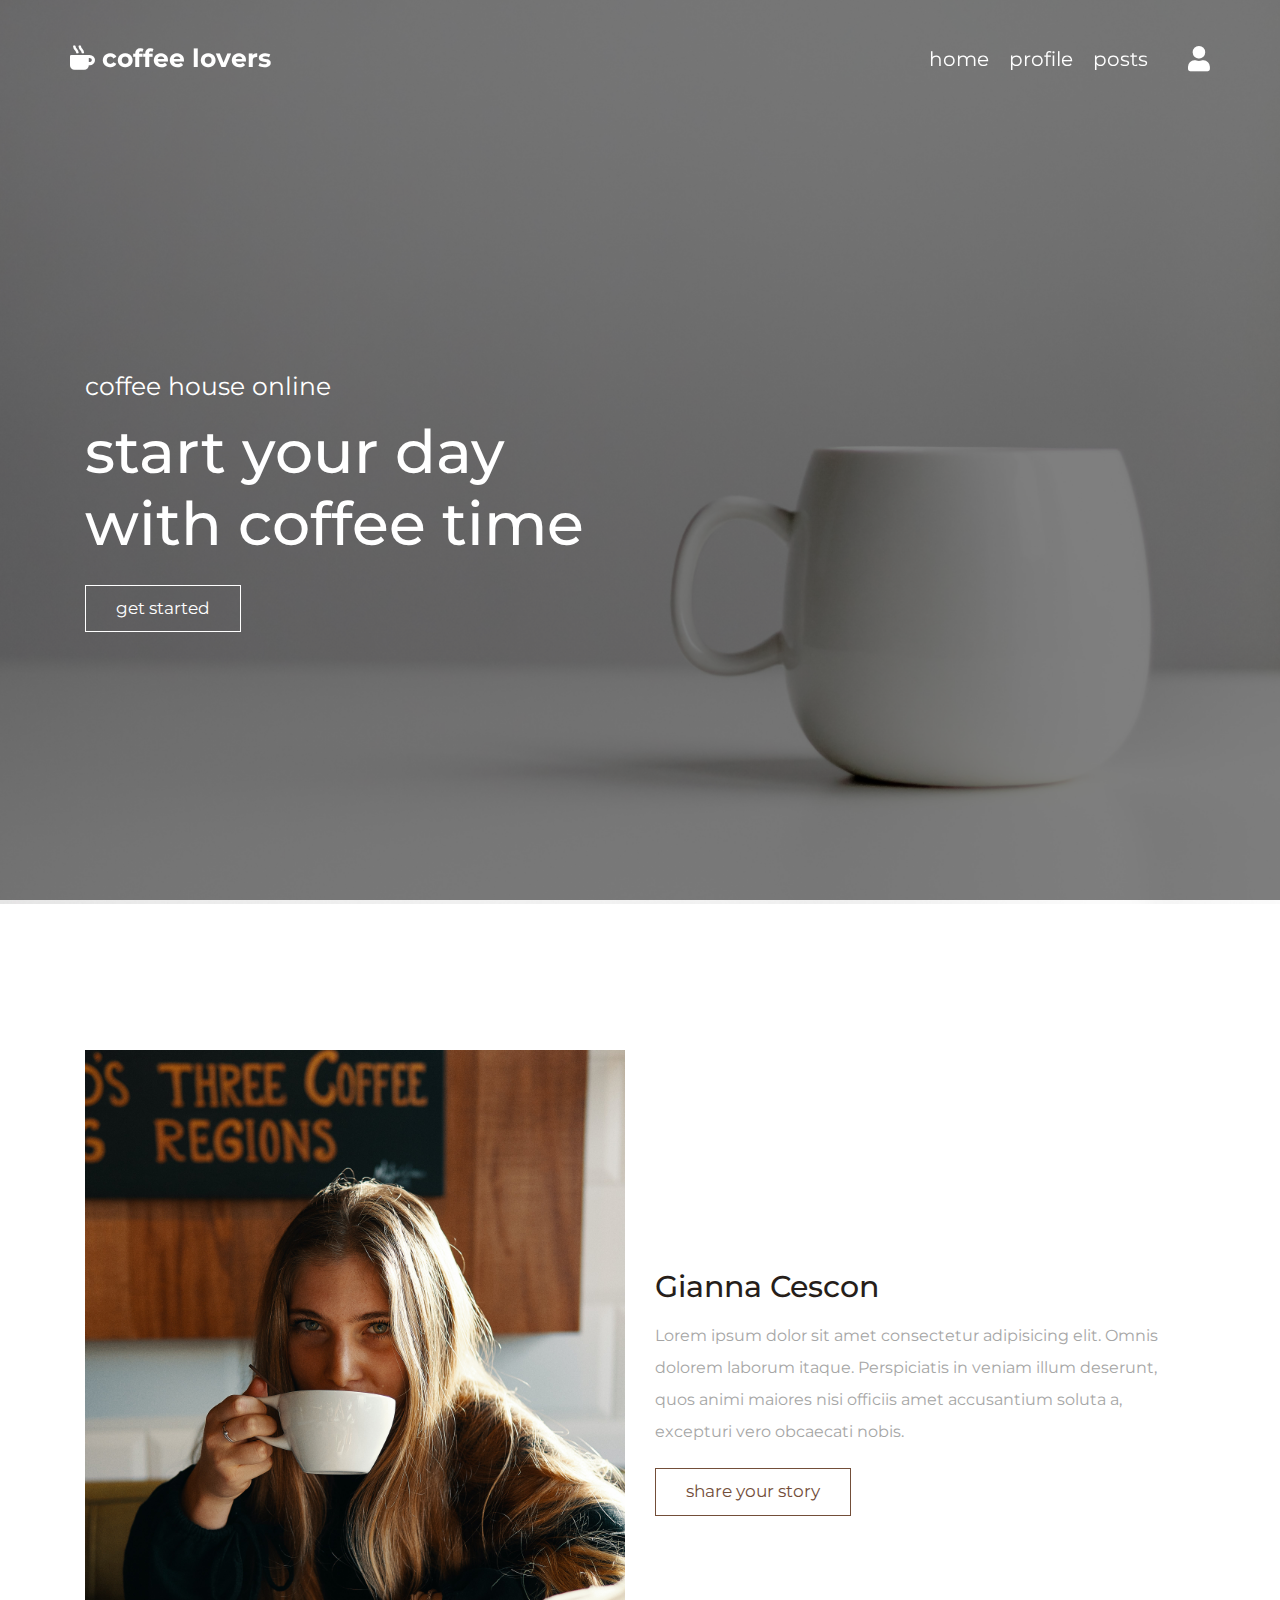
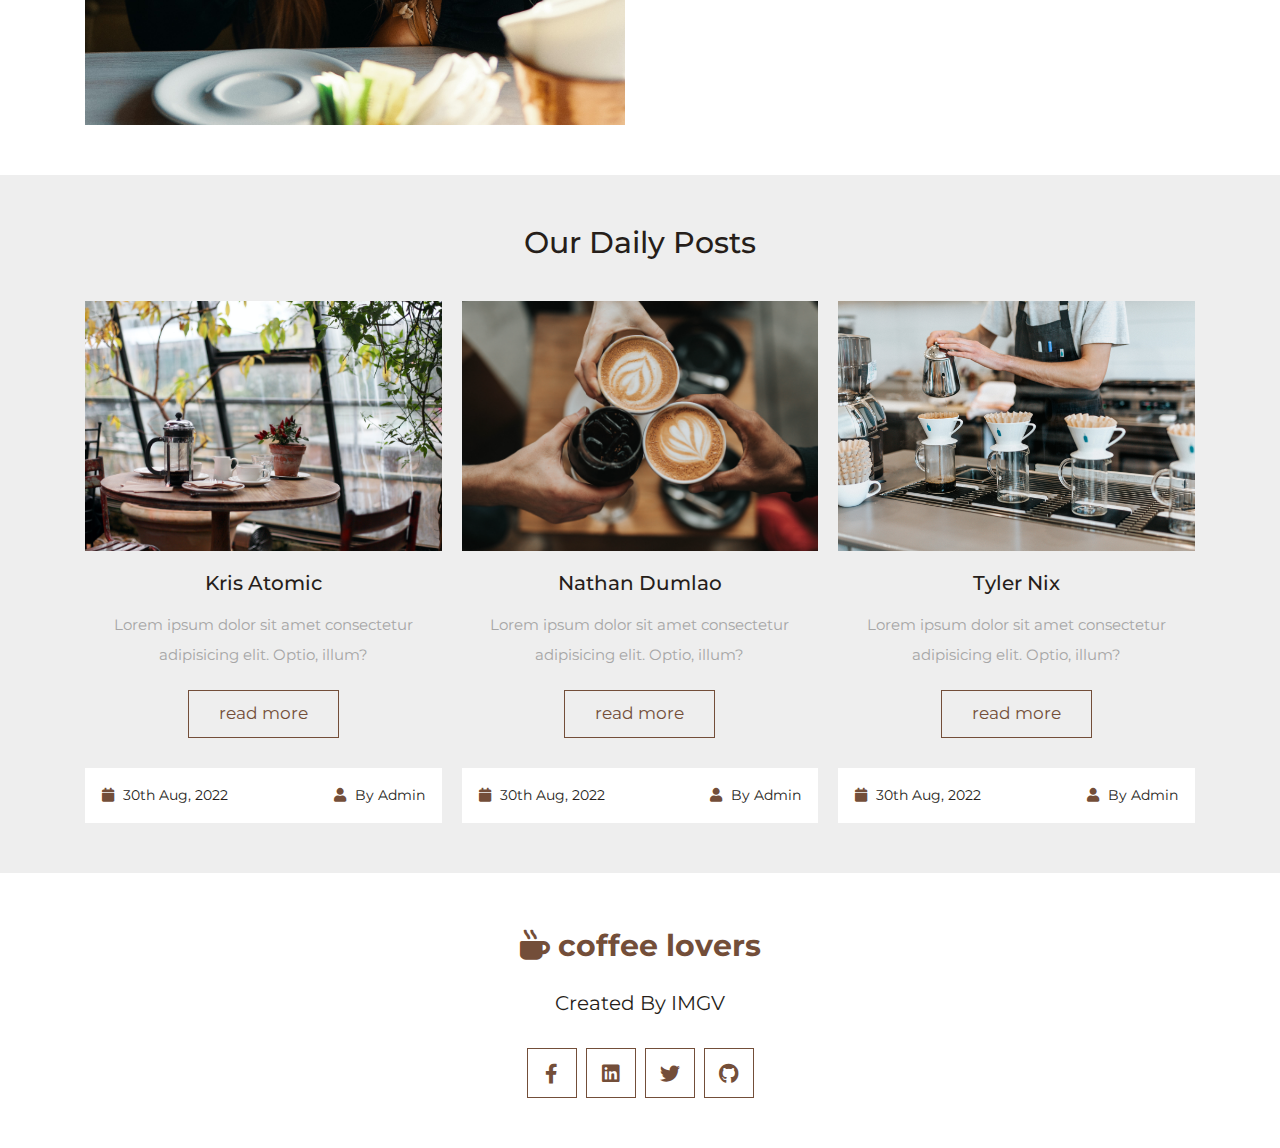
==== index.html @ 3ffa2fce "moving folders to main" ====
<!DOCTYPE html>
<html lang="en">
<head>
   <meta charset="UTF-8">
   <meta http-equiv="X-UA-Compatible" content="IE=edge">
   <meta name="viewport" content="width=device-width, initial-scale=1.0">
   <title>Coffee House Online</title>
   <link rel="icon" type="image/x-icon" <i class="fas fa-mug-hot"></i>
   <link rel="stylesheet" href="https://cdnjs.cloudflare.com/ajax/libs/font-awesome/5.15.4/css/all.min.css">
   <link rel="stylesheet" href="https://cdnjs.cloudflare.com/ajax/libs/bootstrap/4.6.1/css/bootstrap.min.css">
   <link rel="stylesheet" href="css/style.css">

</head>
<body>
   
<!-- header section starts     -->

<header class="header fixed-top">

   <div class="container">

      <div class="row align-items-center">

         <a href="#" class="logo mr-auto"> <i class="fas fa-mug-hot"></i> coffee lovers </a>

         <nav class="nav">
            <a href="#home">home</a>
            <a href="#profile">profile</a>
            <a href="#posts">posts</a>
         </nav>

         <div class="icons">
            <div id="menu-btn" class="fas fa-bars"></div>
            <div id="login-btn" class="fas fa-user"></div>

      </div>

   </div>

</header>

<div class="login-form">

   <form action="">
      <div id="close-login-form" class="fas fa-times"></div>
      <a href="#" class="logo mr-auto"> <i class="fas fa-mug-hot"></i> coffee lovers </a>
      <h3>welcome!</h3>
      <input type="email" name="" placeholder="enter your email" id="" class="box">
      <input type="password" name="" placeholder="enter your password" id="" class="box">
      <div class="flex">
         <input type="checkbox" name="" id="remember-me">
         <label for="remember-me">remember me</label>
         <a href="#">forgot password?</a>
      </div>
      <input type="submit" value="login now" class="link-btn">
      <p class="account">don't have an account? <a href="#">create one!</a></p>
   </form>

</div>


<section class="home" id="home">

   <div class="container">

      <div class="row align-items-center text-center text-md-left min-vh-100">
         <div class="col-md-6">
            <span>coffee house online</span>
            <h3>start your day with coffee time</h3>
            <a href="#" class="link-btn">get started</a>
         </div>
      </div>

   </div>

</section>



<section class="profile" id="profile">

   <div class="container">

      <div class="row align-items-center">
         <div class="col-md-6">
            <img src="./images/gian-cescon-GxQ13MXLTHQ-unsplash.jpg" class="w-100" alt="Gianna Cescon drinking coffee">
         </div>
         <div class="col-md-6">
            <h3 class="title">Gianna Cescon</h3>
            <p>Lorem ipsum dolor sit amet consectetur adipisicing elit. Omnis dolorem laborum itaque. Perspiciatis in veniam illum deserunt, quos animi maiores nisi officiis amet accusantium soluta a, excepturi vero obcaecati nobis.</p>
            <a href="#" class="link-btn">share your story</a>
            
         </div>
      </div>

   </div>

</section>


<section class="posts" id="posts">

   <h1 class="heading"> our daily posts </h1>

   <div class="box-container container">

      <div class="box">
         <div class="image">
            <img src="./images/kris-atomic-3b2tADGAWnU-unsplash.jpg" alt="">
         </div>
         <div class="content">
            <h3>kris atomic</h3>
            <p>Lorem ipsum dolor sit amet consectetur adipisicing elit. Optio, illum?</p>
            <a href="#" class="link-btn">read more</a>
         </div>
         <div class="icons">
            <span> <i class="fas fa-calendar"></i> 30th aug, 2022 </span>
            <span> <i class="fas fa-user"></i> by admin </span>
         </div>
      </div>

      <div class="box">
         <div class="image">
            <img src="./images/nathan-dumlao-6VhPY27jdps-unsplash.jpg" alt="">
         </div>
         <div class="content">
            <h3>nathan dumlao</h3>
            <p>Lorem ipsum dolor sit amet consectetur adipisicing elit. Optio, illum?</p>
            <a href="#" class="link-btn">read more</a>
         </div>
         <div class="icons">
            <span> <i class="fas fa-calendar"></i> 30th aug, 2022 </span>
            <span> <i class="fas fa-user"></i> by admin </span>
         </div>
      </div>

      <div class="box">
         <div class="image">
            <img src="./images/tyler-nix-2rZq49uGxLk-unsplash.jpg" alt="">
         </div>
         <div class="content">
            <h3>tyler nix</h3>
            <p>Lorem ipsum dolor sit amet consectetur adipisicing elit. Optio, illum?</p>
            <a href="#" class="link-btn">read more</a>
         </div>
         <div class="icons">
            <span> <i class="fas fa-calendar"></i> 30th aug, 2022 </span>
            <span> <i class="fas fa-user"></i> by admin </span>
         </div>
      </div>

   </div>

</section>


<section class="footer container">

   <a href="#" class="logo"> <i class="fas fa-mug-hot"></i> coffee lovers </a>

   <p class="credit"> created by <span>IMGV</span></p>

   <div class="share">
      <a href="#" class="fab fa-facebook-f"></a>
      <a href="#" class="fab fa-linkedin"></a>
      <a href="#" class="fab fa-twitter"></a>
      <a href="#" class="fab fa-github"></a>
   </div>
   
</section>


<script src="js/script.js"></script>

</body>
</html>
---- css/style.css ----
@import url("https://fonts.googleapis.com/css2?family=Montserrat:wght@100;200;300;400;500;600&display=swap");
* {
  font-family: 'Montserrat', sans-serif;
  margin: 0;
  padding: 0;
  -webkit-box-sizing: border-box;
          box-sizing: border-box;
  outline: none;
  border: none;
  text-decoration: none !important;
  -webkit-transition: all .2s linear;
  transition: all .2s linear;
}

html {
  font-size: 62.5%;
  overflow-x: hidden;
  scroll-behavior: smooth;
  scroll-padding-top: 6rem;
}

html::-webkit-scrollbar {
  width: 1rem;
}

html::-webkit-scrollbar-track {
  background: transparent;
}

html::-webkit-scrollbar-thumb {
  background: #734E39;
}

@-webkit-keyframes fadeIn {
  0% {
    -webkit-transform: translateY(-2rem);
            transform: translateY(-2rem);
    opacity: 0;
  }
}

@keyframes fadeIn {
  0% {
    -webkit-transform: translateY(-2rem);
            transform: translateY(-2rem);
    opacity: 0;
  }
}

section {
  padding: 5rem 1rem;
}

.link-btn {
  margin-top: 1rem;
  padding: 1rem 3rem;
  display: inline-block;
  border: 0.1rem solid #734E39;
  color: #734E39;
  background: none;
  cursor: pointer;
  font-size: 1.7rem;
}

.link-btn:hover {
  background: #734E39;
  color: #fff;
}

.heading {
  text-align: center;
  margin-bottom: 4rem;
  font-size: 3rem;
  text-transform: capitalize;
  color: #261E1A;
}

.header {
  z-index: 1000;
  padding: 4rem 0;
}

.header.active {
  padding: 2rem 0;
  background: #734E39;
}

.header .logo {
  font-size: 2.5rem;
  color: #fff;
  font-weight: bolder;
}

.header .nav a {
  font-size: 2rem;
  margin-right: 2rem;
  color: #fff;
}

.header .nav a:hover {
  text-decoration: underline;
}

.header .icons div {
  font-size: 2.5rem;
  color: #fff;
  margin-left: 2rem;
  cursor: pointer;
}

.header #menu-btn {
  display: none;
}

.login-form {
  position: fixed;
  top: 0;
  left: 0;
  z-index: 1100;
  height: 100%;
  width: 100%;
  background: rgba(0, 0, 0, 0.8);
  display: none;
  -webkit-box-align: center;
      -ms-flex-align: center;
          align-items: center;
  -webkit-box-pack: center;
      -ms-flex-pack: center;
          justify-content: center;
  padding: 2rem;
}

.login-form.active {
  display: -webkit-box;
  display: -ms-flexbox;
  display: flex;
}

.login-form form {
  width: 50rem;
  padding: 4rem;
  background: #fff;
  text-align: center;
  position: relative;
  -webkit-animation: fadeIn .2s linear;
          animation: fadeIn .2s linear;
}

.login-form form #close-login-form {
  position: absolute;
  top: -4rem;
  right: 0;
  font-size: 3rem;
  cursor: pointer;
  color: #fff;
}

.login-form form #close-login-form:hover {
  -webkit-transform: rotate(90deg);
          transform: rotate(90deg);
}

.login-form form .logo {
  font-size: 2.5rem;
  color: #734E39;
  font-weight: bolder;
}

.login-form form h3 {
  padding: 1rem 0;
  font-size: 2rem;
  text-transform: capitalize;
  color: #261E1A;
  margin-top: 1rem;
}

.login-form form .box {
  width: 100%;
  padding: 1.2rem 1.4rem;
  border: 0.1rem solid #734E39;
  font-size: 1.6rem;
  margin: 1rem 0;
}

.login-form form .flex {
  display: -webkit-box;
  display: -ms-flexbox;
  display: flex;
  -webkit-box-align: center;
      -ms-flex-align: center;
          align-items: center;
  gap: .5rem;
  margin: 1rem 0;
}

.login-form form .flex label {
  font-size: 1.5rem;
  line-height: 2;
  color: #A6A6A6;
  margin-bottom: 0;
  cursor: pointer;
}

.login-form form .flex a {
  font-size: 1.5rem;
  color: #734E39;
  margin-left: auto;
}

.login-form form .flex a:hover {
  text-decoration: underline;
}

.login-form form .link-btn {
  width: 100%;
  margin-bottom: 2rem;
}

.login-form form .account {
  padding: 1.5rem .5rem;
  background: #eee;
  font-size: 1.5rem;
  line-height: 2;
  color: #A6A6A6;
  margin-bottom: 0;
}

.login-form form .account a {
  color: #734E39;
}

.login-form form .account a:hover {
  text-decoration: underline !important;
}

.home {
  background: -webkit-gradient(linear, left top, left bottom, from(rgba(0, 0, 0, 0.7)), to(rgba(0, 0, 0, 0.7))), url(../images/home-bg-NordwoodThemes.png) no-repeat;
  background: linear-gradient(rgba(0, 0, 0, 0.5), rgba(0, 0, 0, 0.5)), url(../images/home-bg-NordwoodThemes.png) no-repeat;
  background-size: cover;
  background-position: center;
  background-attachment: fixed;
}

.home span {
  font-size: 2.5rem;
  color: #fff;
}

.home h3 {
  padding: 1rem 0;
  font-size: 6rem;
  color: #fff;
}

.home .link-btn {
  color: #fff;
  border-color: #fff;
}

.profile span {
  font-size: 2.5rem;
  color: #734E39;
}

.profile .title {
  padding-top: 1rem;
  font-size: 3rem;
  text-transform: capitalize;
  color: #261E1A;
}

.profile p {
  padding: 1rem 0;
  font-size: 1.6rem;
  line-height: 2;
  color:#A6A6A6;
  margin-bottom: 0;
}


.posts {
  background: #eee;
}

.posts .box-container {
  display: -ms-grid;
  display: grid;
  -ms-grid-columns: (minmax(30rem, 1fr))[auto-fit];
      grid-template-columns: repeat(auto-fit, minmax(30rem, 1fr));
  gap: 2rem;
}

.posts .box-container .box:hover {
  -webkit-box-shadow: 0 0.5rem 1rem rgba(0, 0, 0, 0.1);
          box-shadow: 0 0.5rem 1rem rgba(0, 0, 0, 0.1);
  background: #fff;
}

.posts .box-container .box:hover .image {
  padding: 2rem;
}

.posts .box-container .box:hover .icons {
  border-top: 0.1rem solid #734E39;
}

.posts .box-container .box .image {
  height: 25rem;
  overflow: hidden;
}

.posts .box-container .box .image img {
  height: 100%;
  width: 100%;
  -o-object-fit: cover;
     object-fit: cover;
}

.posts .box-container .box .content {
  padding: 2rem;
  text-align: center;
}

.posts .box-container .box .content h3 {
  font-size: 2rem;
  text-transform: capitalize;
  color: #261E1A;
}

.posts .box-container .box .content p {
  padding: 1rem 0;
  font-size: 1.5rem;
  line-height: 2;
  color: #A6A6A6;
  margin-bottom: 0;
}

.posts .box-container .box .icons {
  padding: 1.7rem;
  background: #fff;
  display: -webkit-box;
  display: -ms-flexbox;
  display: flex;
  -webkit-box-align: center;
      -ms-flex-align: center;
          align-items: center;
  -webkit-box-pack: justify;
      -ms-flex-pack: justify;
          justify-content: space-between;
  margin-top: 1rem;
}

.posts .box-container .box .icons span {
  font-size: 1.4rem;
  text-transform: capitalize;
  color: #261E1A;
}

.posts .box-container .box .icons span i {
  padding-right: .5rem;
  color: #734E39;
}

.footer {
  text-align: center;
}

.footer .logo {
  font-size: 3rem;
  color: #734E39;
  font-weight: bolder;
}

.footer .credit {
  margin: 2rem 0;
  font-size: 2rem;
  text-transform: capitalize;
  color: #261E1A;
}

.footer .credit span {
  text-decoration: underline;
}

.footer .share {
  margin-top: 3rem;
}

.footer .share a {
  height: 5rem;
  width: 5rem;
  line-height: 5rem;
  font-size: 2rem;
  border: 0.1rem solid #734E39;
  color: #734E39;
  margin: 0 .3rem;
}

.footer .share a:hover {
  background: #734E39;
  color: #fff;
}

@media (max-width: 991px) {
  html {
    font-size: 55%;
    scroll-padding-top: 8rem;
  }
  .home h3 {
    font-size: 4rem;
  }
  section {
    padding: 3rem 0;
  }
}

@media (max-width: 768px) {
  .login-form form {
    padding: 3rem 2rem;
  }
  .login-form form h3 {
    font-size: 1.7rem;
  }
  .header {
    padding: 4rem 2rem;
  }
  .header.active {
    padding: 2rem;
  }
  .header #menu-btn {
    display: inline-block;
  }
  .header #menu-btn.fa-times {
    -webkit-transform: rotate(180deg);
            transform: rotate(180deg);
  }
  .header .nav {
    position: absolute;
    top: 99%;
    left: 0;
    right: 0;
    background: #fff;
    -webkit-box-orient: vertical;
    -webkit-box-direction: normal;
        -ms-flex-flow: column;
            flex-flow: column;
    padding: 1rem 0;
    -webkit-clip-path: polygon(0 0, 100% 0, 100% 0, 0 0);
            clip-path: polygon(0 0, 100% 0, 100% 0, 0 0);
  }
  .header .nav.active {
    -webkit-clip-path: polygon(0 0, 100% 0, 100% 100%, 0 100%);
            clip-path: polygon(0 0, 100% 0, 100% 100%, 0 100%);
  }
  .header .nav a {
    margin: 1rem 2rem;
    color: #261E1A;
  }
  
}

@media (max-width: 450px) {
  html {
    font-size: 50%;
  }
}
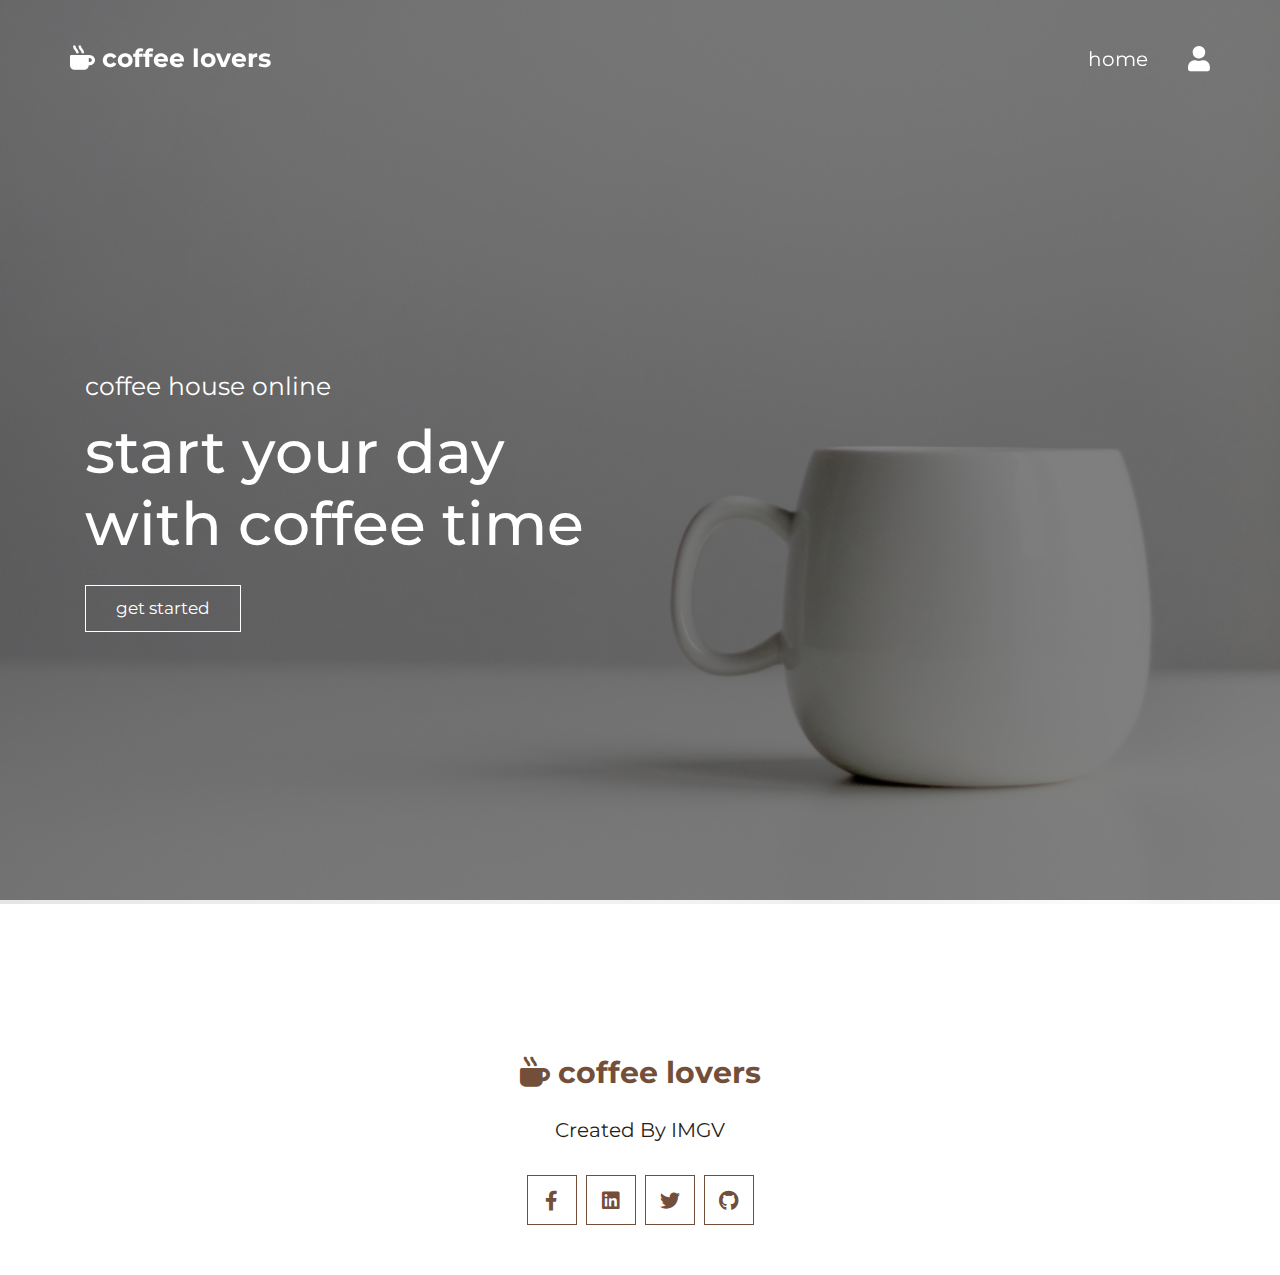
==== commit 6c59eb19: "fixed the links of the buttons and made a different page for profile and posts" ====
--- a/index.html
+++ b/index.html
@@ -13,7 +13,6 @@
 </head>
 <body>
    
-<!-- header section starts     -->
 
 <header class="header fixed-top">
 
@@ -24,9 +23,7 @@
          <a href="#" class="logo mr-auto"> <i class="fas fa-mug-hot"></i> coffee lovers </a>
 
          <nav class="nav">
-            <a href="#home">home</a>
-            <a href="#profile">profile</a>
-            <a href="#posts">posts</a>
+            <a href="./index.html">home</a>
          </nav>
 
          <div class="icons">
@@ -52,7 +49,7 @@
          <label for="remember-me">remember me</label>
          <a href="#">forgot password?</a>
       </div>
-      <input type="submit" value="login now" class="link-btn">
+      <a href="./profile.html" class="link-btn" id="login">login</a>
       <p class="account">don't have an account? <a href="#">create one!</a></p>
    </form>
 
@@ -68,84 +65,6 @@
             <span>coffee house online</span>
             <h3>start your day with coffee time</h3>
             <a href="#" class="link-btn">get started</a>
-         </div>
-      </div>
-
-   </div>
-
-</section>
-
-
-
-<section class="profile" id="profile">
-
-   <div class="container">
-
-      <div class="row align-items-center">
-         <div class="col-md-6">
-            <img src="./images/gian-cescon-GxQ13MXLTHQ-unsplash.jpg" class="w-100" alt="Gianna Cescon drinking coffee">
-         </div>
-         <div class="col-md-6">
-            <h3 class="title">Gianna Cescon</h3>
-            <p>Lorem ipsum dolor sit amet consectetur adipisicing elit. Omnis dolorem laborum itaque. Perspiciatis in veniam illum deserunt, quos animi maiores nisi officiis amet accusantium soluta a, excepturi vero obcaecati nobis.</p>
-            <a href="#" class="link-btn">share your story</a>
-            
-         </div>
-      </div>
-
-   </div>
-
-</section>
-
-
-<section class="posts" id="posts">
-
-   <h1 class="heading"> our daily posts </h1>
-
-   <div class="box-container container">
-
-      <div class="box">
-         <div class="image">
-            <img src="./images/kris-atomic-3b2tADGAWnU-unsplash.jpg" alt="">
-         </div>
-         <div class="content">
-            <h3>kris atomic</h3>
-            <p>Lorem ipsum dolor sit amet consectetur adipisicing elit. Optio, illum?</p>
-            <a href="#" class="link-btn">read more</a>
-         </div>
-         <div class="icons">
-            <span> <i class="fas fa-calendar"></i> 30th aug, 2022 </span>
-            <span> <i class="fas fa-user"></i> by admin </span>
-         </div>
-      </div>
-
-      <div class="box">
-         <div class="image">
-            <img src="./images/nathan-dumlao-6VhPY27jdps-unsplash.jpg" alt="">
-         </div>
-         <div class="content">
-            <h3>nathan dumlao</h3>
-            <p>Lorem ipsum dolor sit amet consectetur adipisicing elit. Optio, illum?</p>
-            <a href="#" class="link-btn">read more</a>
-         </div>
-         <div class="icons">
-            <span> <i class="fas fa-calendar"></i> 30th aug, 2022 </span>
-            <span> <i class="fas fa-user"></i> by admin </span>
-         </div>
-      </div>
-
-      <div class="box">
-         <div class="image">
-            <img src="./images/tyler-nix-2rZq49uGxLk-unsplash.jpg" alt="">
-         </div>
-         <div class="content">
-            <h3>tyler nix</h3>
-            <p>Lorem ipsum dolor sit amet consectetur adipisicing elit. Optio, illum?</p>
-            <a href="#" class="link-btn">read more</a>
-         </div>
-         <div class="icons">
-            <span> <i class="fas fa-calendar"></i> 30th aug, 2022 </span>
-            <span> <i class="fas fa-user"></i> by admin </span>
          </div>
       </div>
 
